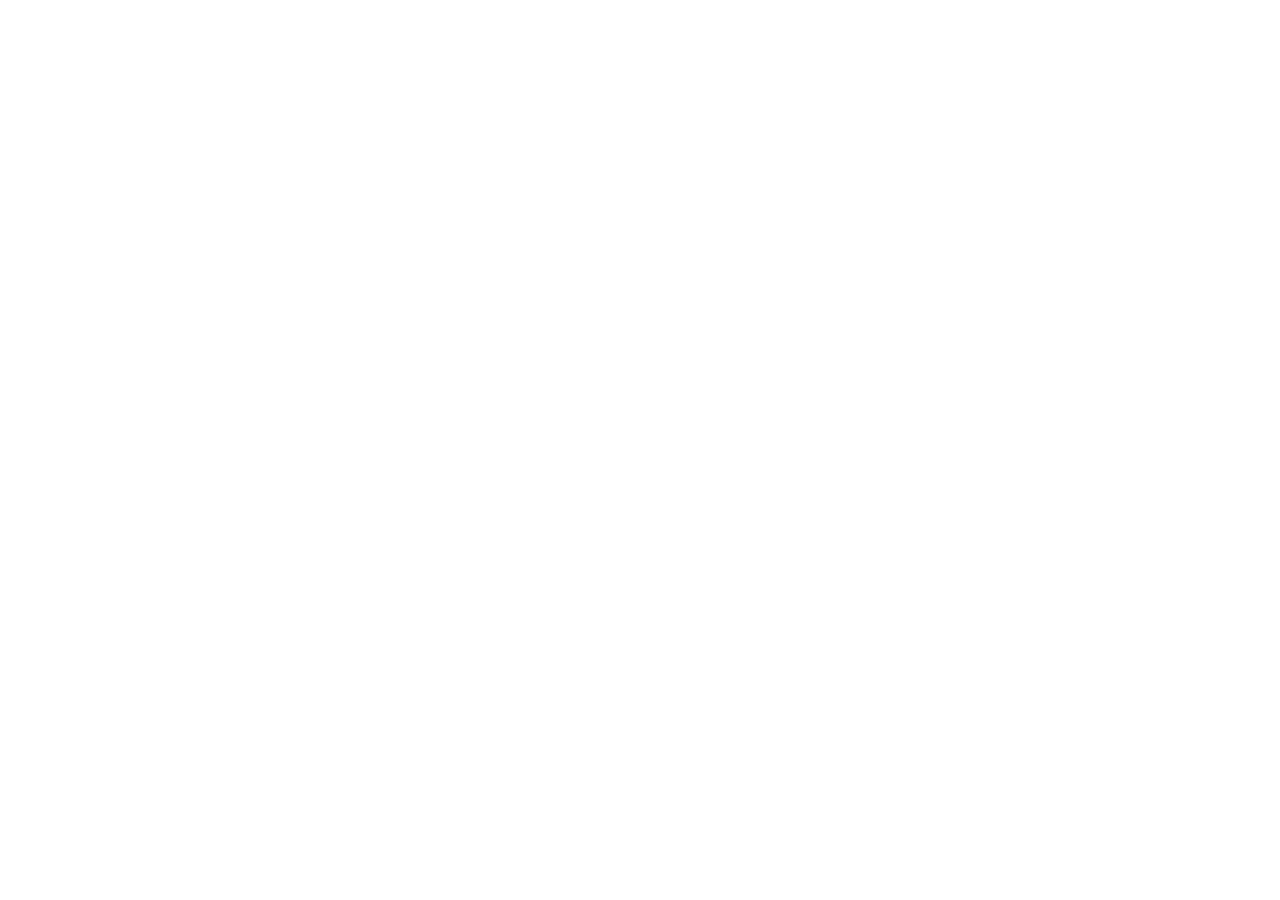
==== index.html @ 300b0a58 "Initialized basic HTML structure for Responsive Blog Layout project" ====
<!DOCTYPE html>
<html lang="en">

<head>
    <meta charset="UTF-8">
    <meta name="viewport" content="width=device-width, initial-scale=1.0">
    <title> Responsive Blog Layout</title>
    <link rel="stylesheet" href="style.css">
</head>

<body>

</body>

</html>
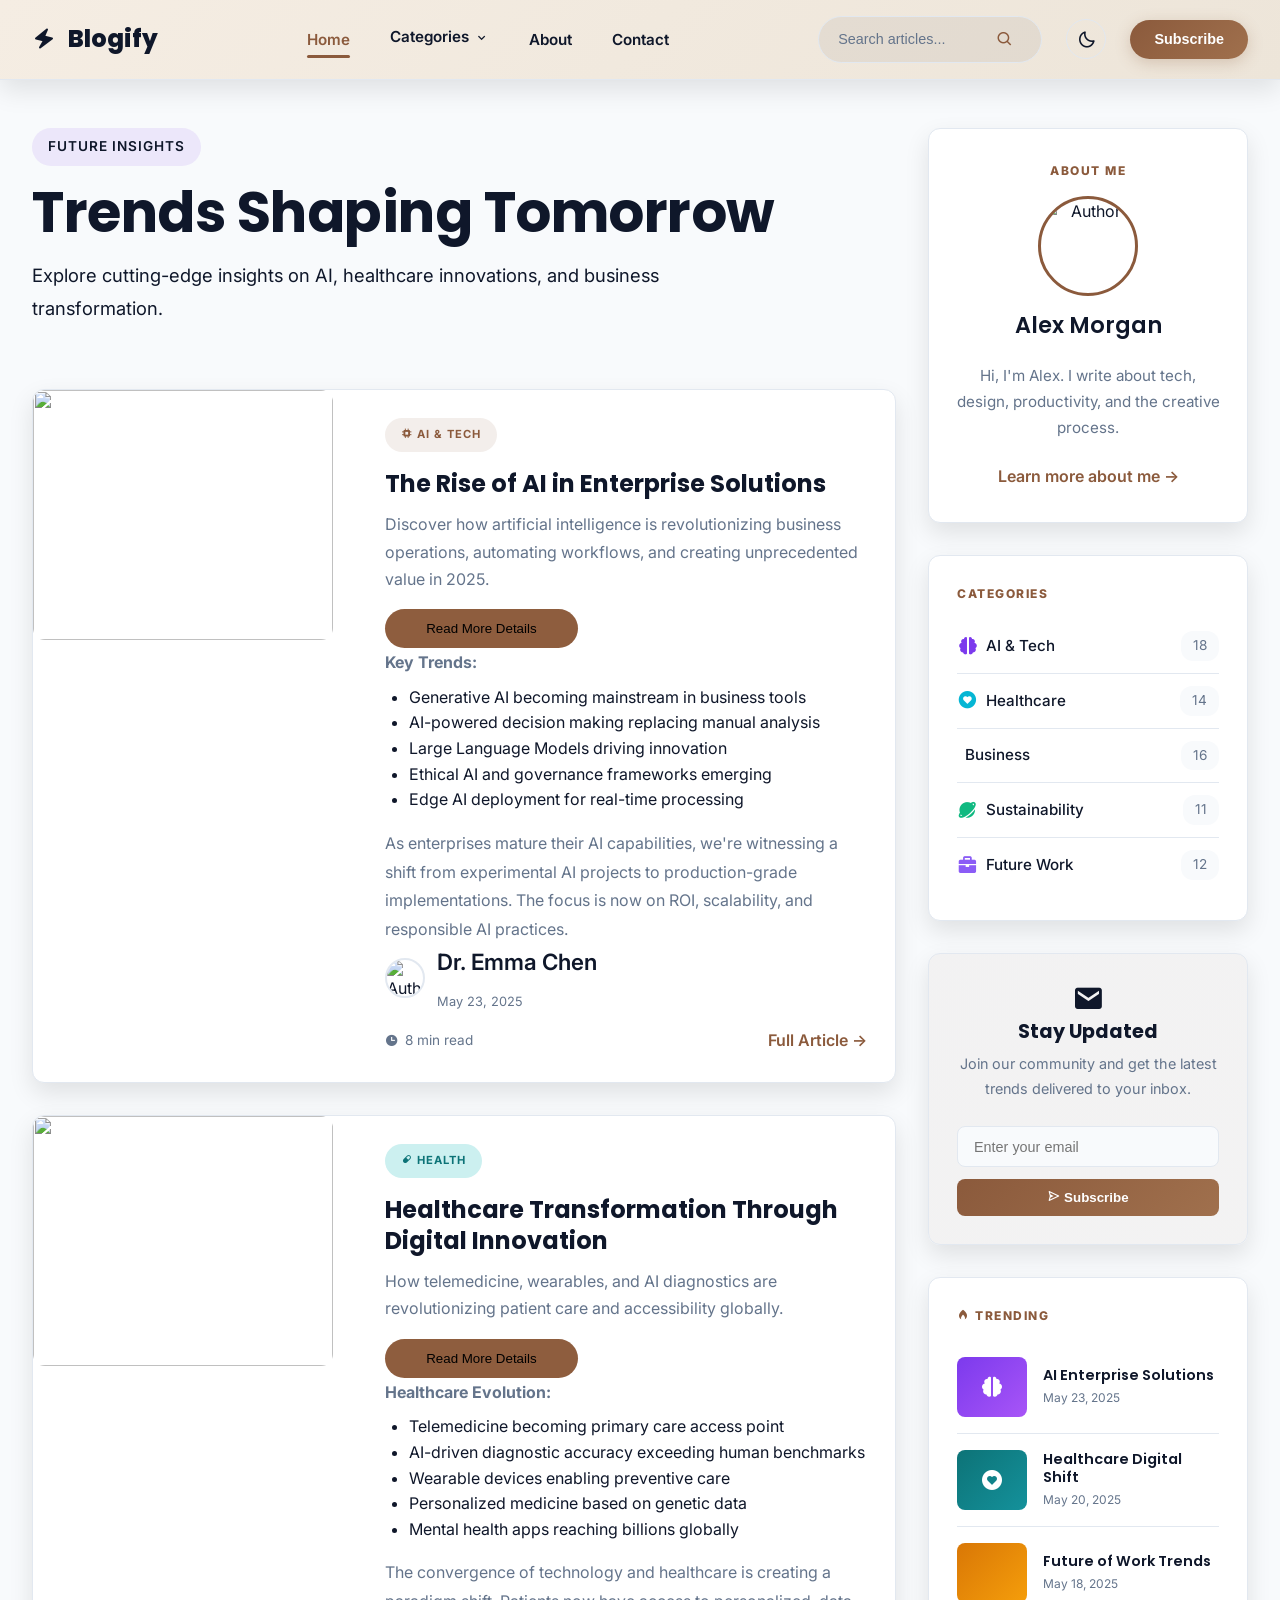
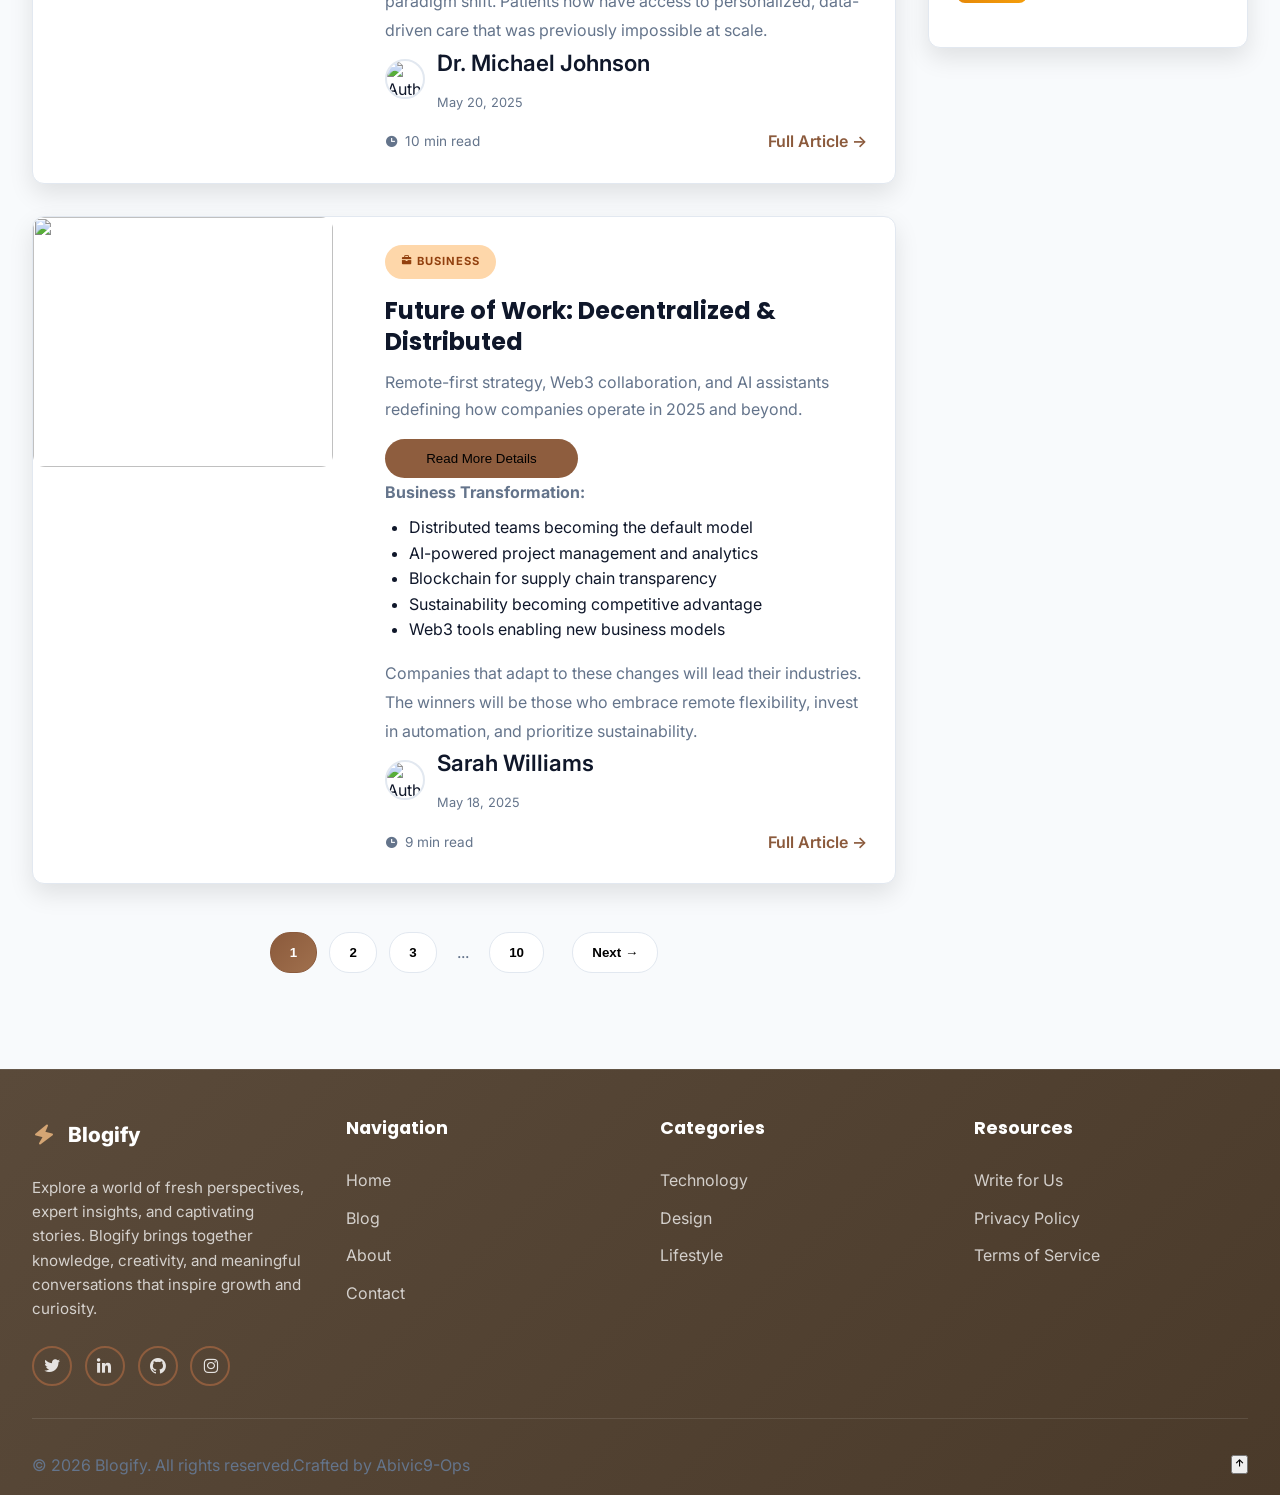
==== commit 860da09f: "Edited the images before adding the new images" ====
--- a/index.html
+++ b/index.html
@@ -4,12 +4,349 @@
 <head>
     <meta charset="UTF-8">
     <meta name="viewport" content="width=device-width, initial-scale=1.0">
-    <title> Responsive Blog Layout</title>
+    <title> Blogify </title>
+    <!-- Boxicons Icon Library -->
+    <link href='https://unpkg.com/boxicons@2.1.4/css/boxicons.min.css' rel='stylesheet'>
+    <!-- Single Consolidated Stylesheet -->
     <link rel="stylesheet" href="style.css">
+    <link rel="preconnect" href="https://fonts.googleapis.com">
+    <link rel="preconnect" href="https://fonts.gstatic.com" crossorigin>
+    <link
+        href="https://fonts.googleapis.com/css2?family=Poppins:wght@400;500;600;700&family=Inter:wght@300;400;500;600&family=Manrope:wght@400;600;700&display=swap"
+        rel="stylesheet">
 </head>
 
 <body>
-
+    <nav class="navbar">
+        <div class="navbar-container">
+            <div class="logo">
+                <i class='bx bxs-zap'></i>
+                <span class="logo-text">Blogify</span>
+            </div>
+            <button class="hamburger" id="hamburger">
+                <span></span><span></span><span></span></button>
+            <ul class="nav-menu" id="nav-menu">
+                <li><a href="index.html" class="nav-link">Home</a></li>
+                <li class="dropdown"><a href="blog.html" class="nav-link dropdown-toggle">
+                        Categories
+                        <i class='bx bx-chevron-down'></i>
+                    </a>
+
+                    <ul class="dropdown-menu">
+                        <li><a href="#">Technology</a></li>
+                        <li><a href="#">Programming</a></li>
+                        <li><a href="#">AI & Machine Learning</a></li>
+                        <li><a href="#">Web Development</a></li>
+                        <li><a href="#">UI/UX Design</a></li>
+                        <li><a href="#">Cybersecurity</a></li>
+                    </ul>
+                </li>
+                <li><a href="about.html" class="nav-link ">About</a></li>
+                <li><a href="contact.html" class="nav-link">Contact</a></li>
+            </ul>
+            <div class="navbar-right">
+                <div class="search-bar">
+                    <input type="text" placeholder="Search articles..." class="search-input">
+                    <button class="search-btn"><i class='bx bx-search'></i></button>
+                </div>
+                <button class="dark-mode-toggle" id="dark-mode-toggle">
+                    <i class='bx bx-moon'></i>
+                </button>
+                <button class="subscribe-btn">Subscribe</button>
+            </div>
+        </div>
+    </nav>
+
+
+    
+    <div class="main-wrapper">
+        <main class="main-content">
+            <!-- Hero Section -->
+            <section class="hero-section">
+                <div class="hero-content">
+                    <span class="section-label">FUTURE INSIGHTS</span>
+                    <h1 class="hero-title">Trends Shaping Tomorrow</h1>
+                    <p class="hero-subtitle">Explore cutting-edge insights on AI, healthcare innovations, and business transformation.</p>
+                </div>
+            </section>
+
+            <!-- Featured Articles Grid -->
+            <section class="featured-articles">
+                <!-- Article Card 1 - AI -->
+                <article class="article-card featured">
+                    <div class="article-image">
+                      <img src="ai.webp" alt="" style="">
+                    </div>
+                    <div class="article-content">
+                        <span class="category-tag technology"><i class='bx bxs-chip'></i> AI & TECH</span>
+                        <h2 class="article-title">The Rise of AI in Enterprise Solutions</h2>
+                        <p class="article-excerpt">Discover how artificial intelligence is revolutionizing business operations, automating workflows, and creating unprecedented value in 2025.</p>
+                        
+                        <button class="expand-btn collapsed">Read More Details</button>
+                        <div class="expandable-content">
+                            <p><strong>Key Trends:</strong></p>
+                            <ul style="margin-left: 1.5rem; margin-top: 0.5rem;">
+                                <li>Generative AI becoming mainstream in business tools</li>
+                                <li>AI-powered decision making replacing manual analysis</li>
+                                <li>Large Language Models driving innovation</li>
+                                <li>Ethical AI and governance frameworks emerging</li>
+                                <li>Edge AI deployment for real-time processing</li>
+                            </ul>
+                            <p style="margin-top: 1rem;">As enterprises mature their AI capabilities, we're witnessing a shift from experimental AI projects to production-grade implementations. The focus is now on ROI, scalability, and responsible AI practices.</p>
+                        </div>
+                        
+                        <div class="article-meta">
+                            <img src="emma.jpg" alt="Author" class="author-avatar">
+                            <div class="meta-info">
+                                <span class="author-name">Dr. Emma Chen</span>
+                                <span class="article-date">May 23, 2025</span>
+                            </div>
+                        </div>
+                        <div class="article-footer">
+                            <span class="read-time"><i class='bx bxs-time'></i> 8 min read</span>
+                            <a href="article.html" class="read-more">Full Article →</a>
+                        </div>
+                    </div>
+                </article>
+
+                <!-- Article Card 2 - Healthcare -->
+                <article class="article-card featured">
+                    <div class="article-image">
+                     <img src="health.webp" alt="">
+                    </div>
+                    <div class="article-content">
+                        <span class="category-tag design" style="background: #ccf0f0; color: #0d7377;"><i class='bx bxs-capsule'></i> HEALTH</span>
+                        <h2 class="article-title">Healthcare Transformation Through Digital Innovation</h2>
+                        <p class="article-excerpt">How telemedicine, wearables, and AI diagnostics are revolutionizing patient care and accessibility globally.</p>
+                        
+                        <button class="expand-btn collapsed">Read More Details</button>
+                        <div class="expandable-content">
+                            <p><strong>Healthcare Evolution:</strong></p>
+                            <ul style="margin-left: 1.5rem; margin-top: 0.5rem;">
+                                <li>Telemedicine becoming primary care access point</li>
+                                <li>AI-driven diagnostic accuracy exceeding human benchmarks</li>
+                                <li>Wearable devices enabling preventive care</li>
+                                <li>Personalized medicine based on genetic data</li>
+                                <li>Mental health apps reaching billions globally</li>
+                            </ul>
+                            <p style="margin-top: 1rem;">The convergence of technology and healthcare is creating a paradigm shift. Patients now have access to personalized, data-driven care that was previously impossible at scale.</p>
+                        </div>
+                        
+                        <div class="article-meta">
+                            <img src="" alt="Author" class="author-avatar">
+                            <div class="meta-info">
+                                <span class="author-name">Dr. Michael Johnson</span>
+                                <span class="article-date">May 20, 2025</span>
+                            </div>
+                        </div>
+                        <div class="article-footer">
+                            <span class="read-time"><i class='bx bxs-time'></i> 10 min read</span>
+                            <a href="article.html" class="read-more">Full Article →</a>
+                        </div>
+                    </div>
+                </article>
+
+                <!-- Article Card 3 - Business -->
+                <article class="article-card featured">
+                    <div class="article-image">
+                        <img src="business.webp" alt="">
+                    </div>
+                    <div class="article-content">
+                        <span class="category-tag lifestyle" style="background: #fed7aa; color: #92400e;"><i class='bx bxs-briefcase'></i> BUSINESS</span>
+                        <h2 class="article-title">Future of Work: Decentralized & Distributed</h2>
+                        <p class="article-excerpt">Remote-first strategy, Web3 collaboration, and AI assistants redefining how companies operate in 2025 and beyond.</p>
+                        
+                        <button class="expand-btn collapsed">Read More Details</button>
+                        <div class="expandable-content">
+                            <p><strong>Business Transformation:</strong></p>
+                            <ul style="margin-left: 1.5rem; margin-top: 0.5rem;">
+                                <li>Distributed teams becoming the default model</li>
+                                <li>AI-powered project management and analytics</li>
+                                <li>Blockchain for supply chain transparency</li>
+                                <li>Sustainability becoming competitive advantage</li>
+                                <li>Web3 tools enabling new business models</li>
+                            </ul>
+                            <p style="margin-top: 1rem;">Companies that adapt to these changes will lead their industries. The winners will be those who embrace remote flexibility, invest in automation, and prioritize sustainability.</p>
+                        </div>
+                        
+                        <div class="article-meta">
+                            <img src="" alt="Author" class="author-avatar">
+                            <div class="meta-info">
+                                <span class="author-name">Sarah Williams</span>
+                                <span class="article-date">May 18, 2025</span>
+                            </div>
+                        </div>
+                        <div class="article-footer">
+                            <span class="read-time"><i class='bx bxs-time'></i> 9 min read</span>
+                            <a href="article.html" class="read-more">Full Article →</a>
+                        </div>
+                    </div>
+                </article>
+            </section>
+
+            <!-- Pagination -->
+            <div class="pagination">
+                <button class="page-btn active">1</button>
+                <button class="page-btn">2</button>
+                <button class="page-btn">3</button>
+                <span class="page-dots">...</span>
+                <button class="page-btn">10</button>
+                <button class="page-btn next">Next →</button>
+            </div>
+        </main>
+
+        <!-- Sidebar -->
+        <aside class="sidebar">
+            <!-- About Me Card -->
+            <div class="sidebar-card about-card">
+                <span class="sidebar-label">ABOUT ME</span>
+                <div class="author-section">
+                    <img src="" alt="Author" class="author-profile-image">
+                    <h3 class="author-name">Alex Morgan</h3>
+                </div>
+                <p class="about-text">Hi, I'm Alex. I write about tech, design, productivity, and the creative process.</p>
+                <a href="about.html" class="learn-more">Learn more about me →</a>
+            </div>
+
+            <!-- Categories Card -->
+            <div class="sidebar-card categories-card">
+                <span class="sidebar-label">CATEGORIES</span>
+                <ul class="categories-list">
+                    <li class="category-item">
+                        <i class='bx bxs-brain' style="font-size: 1.3rem; margin-right: 0.5rem; color: #7c3aed;"></i>
+                        <span class="category-name">AI & Tech</span>
+                        <span class="category-count">18</span>
+                    </li>
+                    <li class="category-item">
+                        <i class='bx bxs-heart-circle' style="font-size: 1.3rem; margin-right: 0.5rem; color: #06b6d4;"></i>
+                        <span class="category-name">Healthcare</span>
+                        <span class="category-count">14</span>
+                    </li>
+                    <li class="category-item">
+                        <i class='bx bxs-trending-up' style="font-size: 1.3rem; margin-right: 0.5rem; color: #f97316;"></i>
+                        <span class="category-name">Business</span>
+                        <span class="category-count">16</span>
+                    </li>
+                    <li class="category-item">
+                        <i class='bx bxs-planet' style="font-size: 1.3rem; margin-right: 0.5rem; color: #10b981;"></i>
+                        <span class="category-name">Sustainability</span>
+                        <span class="category-count">11</span>
+                    </li>
+                    <li class="category-item">
+                        <i class='bx bxs-briefcase' style="font-size: 1.3rem; margin-right: 0.5rem; color: #8b5cf6;"></i>
+                        <span class="category-name">Future Work</span>
+                        <span class="category-count">12</span>
+                    </li>
+                </ul>
+            </div>
+
+            <!-- Newsletter CTA -->
+            <div class="sidebar-card newsletter-card">
+                <div class="newsletter-badge"><i class='bx bxs-envelope' style="font-size: 2rem;"></i></div>
+                <h3 class="newsletter-title">Stay Updated</h3>
+                <p class="newsletter-text">Join our community and get the latest trends delivered to your inbox.</p>
+                <form class="newsletter-form" id="newsletter-form">
+                    <input type="email" placeholder="Enter your email" class="newsletter-input" required>
+                    <button type="submit" class="newsletter-button"><i class='bx bx-send'></i> Subscribe</button>
+                </form>
+            </div>
+
+            <!-- Popular Posts -->
+            <div class="sidebar-card popular-card">
+                <span class="sidebar-label"><i class='bx bxs-flame'></i> TRENDING</span>
+                <ul class="popular-list">
+                    <li class="popular-item">
+                        <div class="popular-thumbnail">
+                            <div style="width: 100%; height: 100%; background: linear-gradient(135deg, #7c3aed, #a855f7); display: flex; align-items: center; justify-content: center;">
+                                <i class='bx bxs-brain' style="font-size: 1.5rem; color: white;"></i>
+                            </div>
+                        </div>
+                        <div class="popular-info">
+                            <h4 class="popular-title">AI Enterprise Solutions</h4>
+                            <span class="popular-date">May 23, 2025</span>
+                        </div>
+                    </li>
+                    <li class="popular-item">
+                        <div class="popular-thumbnail">
+                            <div style="width: 100%; height: 100%; background: linear-gradient(135deg, #0d7377, #14919b); display: flex; align-items: center; justify-content: center;">
+                                <i class='bx bxs-heart-circle' style="font-size: 1.5rem; color: white;"></i>
+                            </div>
+                        </div>
+                        <div class="popular-info">
+                            <h4 class="popular-title">Healthcare Digital Shift</h4>
+                            <span class="popular-date">May 20, 2025</span>
+                        </div>
+                    </li>
+                    <li class="popular-item">
+                        <div class="popular-thumbnail">
+                            <div style="width: 100%; height: 100%; background: linear-gradient(135deg, #d97706, #f59e0b); display: flex; align-items: center; justify-content: center;">
+                                <i class='bx bxs-trending-up' style="font-size: 1.5rem; color: white;"></i>
+                            </div>
+                        </div>
+                        <div class="popular-info">
+                            <h4 class="popular-title">Future of Work Trends</h4>
+                            <span class="popular-date">May 18, 2025</span>
+                        </div>
+                    </li>
+                </ul>
+            </div>
+        </aside>
+    </div>
+
+
+    <footer class="footer">
+        <div class="footer-container">
+            <div class="footer-section">
+                <div class="footer-logo">
+                    <i class='bx bxs-zap'></i>
+                    <span class="logo-text">Blogify</span>
+                </div>
+                <p class="footer-desc">
+                    Explore a world of fresh perspectives, expert insights, and captivating stories. Blogify brings
+                    together knowledge, creativity, and meaningful conversations that inspire growth and curiosity.
+                </p>
+                <div class="footer-social-handles">
+                    <div class="social-icon"><i class='bx bxl-twitter'></i></div>
+                    <div class="social-icon"><i class='bx bxl-linkedin'></i></div>
+                    <div class="social-icon"><i class='bx bxl-github'></i></div>
+                    <div class="social-icon"><i class='bx bxl-instagram'></i></div>
+                </div>
+            </div>
+            <div class="footer-section">
+                <h4 class="footer-title">Navigation</h4>
+                <ul class="footer-links">
+                    <li><a href="index.html">Home</a></li>
+                    <li><a href="blog.html">Blog</a></li>
+                    <li><a href="about.html">About</a></li>
+                    <li><a href="contact.html">Contact</a></li>
+                </ul>
+            </div>
+            <div class="footer-section">
+                <h4 class="footer-title">Categories</h4>
+                <ul class="footer-links">
+                    <li><a href="#">Technology</a></li>
+                    <li><a href="#">Design</a></li>
+                    <li><a href="#">Lifestyle</a></li>
+                </ul>
+            </div>
+            <div class="footer-section">
+                <h4 class="footer-title">Resources</h4>
+                <ul class="footer-links">
+                    <li><a href="#">Write for Us</a></li>
+                    <li><a href="#">Privacy Policy</a></li>
+                    <li><a href="#">Terms of Service</a></li>
+                </ul>
+            </div>
+        </div>
+        <div class="footer-bottom">
+            <p>&copy; 2026 Blogify. All rights reserved.Crafted by Abivic9-Ops</p>
+            <button class="back-to-top" id="back-to-top" aria-label="Back to top"><i
+                    class='bx bx-up-arrow-alt'></i></button>
+        </div>
+    </footer>
+
+
+    <script src="blogify.js"></script>
 </body>
 
 </html>
--- a/style.css
+++ b/style.css
@@ -0,0 +1,1570 @@
+/* ========================================
+   BLOGIFY - COMPLETE STYLESHEET
+   Dark/Light Mode • Sticky Layout • Smooth Transitions
+   ======================================== */
+
+/* COLOR SYSTEM WITH DARK MODE */
+:root {
+    /* Light Mode Colors */
+    --bg-primary: #ffffff;
+    --bg-secondary: #f8fafc;
+    --text-primary: #0f172a;
+    --text-secondary: #64748b;
+    --accent-primary: #8b5a3c;
+    --accent-secondary: #a0704d;
+    --accent-tertiary: #d4a574;
+    --border-light: #e2e8f0;
+    --shadow-sm: 0 2px 4px rgba(0, 0, 0, 0.05);
+    --shadow-md: 0 10px 25px rgba(0, 0, 0, 0.1);
+    --shadow-lg: 0 20px 40px rgba(0, 0, 0, 0.15);
+    --transition-smooth: all 0.35s cubic-bezier(0.4, 0, 0.2, 1);
+    --navbar-bg: linear-gradient(135deg, #f5ede3 0%, #ede5d9 100%);
+    --footer-bg: linear-gradient(135deg, #5a4a3a 0%, #4a3a2a 100%);
+}
+
+body.dark-mode {
+    --bg-primary: #1a1a1a;
+    --bg-secondary: #2d2d2d;
+    --text-primary: #f0f0f0;
+    --text-secondary: #b0b0b0;
+    --accent-primary: #c89860;
+    --accent-secondary: #d4a574;
+    --border-light: #404040;
+    --navbar-bg: linear-gradient(135deg, #3a3530 0%, #2a241f 100%);
+    --footer-bg: linear-gradient(135deg, #2a2420 0%, #1a1410 100%);
+}
+
+/* RESET & BASE STYLES */
+* {
+    margin: 0;
+    padding: 0;
+    box-sizing: border-box;
+}
+
+html {
+    scroll-behavior: smooth;
+}
+
+body {
+    font-family: 'Inter', 'Segoe UI', sans-serif;
+    font-size: 16px;
+    line-height: 1.6;
+    color: var(--text-primary);
+    background-color: var(--bg-secondary);
+    overflow-x: hidden;
+    transition: var(--transition-smooth);
+}
+
+
+/* TYPOGRAPHY */
+h1,
+h2,
+h3,
+h4,
+h5,
+h6 {
+    font-family: 'Poppins', 'Segoe UI', sans-serif;
+    font-weight: 700;
+    line-height: 1.2;
+    margin-bottom: 0.5rem;
+    color: var(--text-primary);
+}
+
+h1 {
+    font-size: clamp(2.2rem, 6vw, 3.5rem);
+    font-weight: 800;
+    letter-spacing: -0.5px;
+}
+
+h2 {
+    font-size: clamp(1.8rem, 4vw, 2.75rem);
+    font-weight: 700;
+}
+
+h3 {
+    font-size: clamp(1.4rem, 3vw, 2rem);
+    font-weight: 700;
+}
+
+h4 {
+    font-size: 1.25rem;
+    font-weight: 600;
+}
+
+p {
+    color: var(--text-secondary);
+    line-height: 1.8;
+}
+
+a {
+    color: var(--accent-primary);
+    text-decoration: none;
+    transition: var(--transition-smooth);
+}
+
+a:hover {
+    color: var(--accent-secondary);
+}
+
+.nav-link:hover {
+    text-decoration: none;
+}
+
+/* NAVBAR (STICKY) */
+.navbar {
+    position: sticky;
+    top: 0;
+    z-index: 1000;
+    background: var(--navbar-bg);
+    box-shadow: var(--shadow-md);
+    backdrop-filter: blur(10px);
+    border-bottom: 1px solid var(--border-light);
+    transition: var(--transition-smooth);
+}
+
+.navbar-container {
+    max-width: 1440px;
+    margin: 0 auto;
+    padding: 1rem 2rem;
+    display: flex;
+    justify-content: space-between;
+    align-items: center;
+    gap: 2rem;
+}
+
+.logo {
+    display: flex;
+    align-items: center;
+    gap: 0.75rem;
+    font-family: 'Poppins', sans-serif;
+    font-size: 1.5rem;
+    font-weight: 800;
+    color: var(--text-primary);
+    cursor: pointer;
+}
+
+.logo-icon {
+    font-size: 1.75rem;
+    color: var(--accent-primary);
+}
+
+.nav-menu {
+    display: flex;
+    list-style: none;
+    gap: 2.5rem;
+    align-items: center;
+}
+
+.nav-link {
+    color: var(--text-primary);
+    font-weight: 600;
+    font-size: 0.95rem;
+    position: relative;
+    transition: var(--transition-smooth);
+    padding-bottom: 0.25rem;
+}
+
+.nav-link::after {
+    content: '';
+    position: absolute;
+    bottom: -5px;
+    left: 0;
+    width: 0;
+    height: 2.5px;
+    background: var(--accent-primary);
+    transition: width 0.35s ease;
+    border-radius: 2px;
+}
+
+.nav-link:hover::after,
+.nav-link.active::after {
+    width: 100%;
+}
+
+.nav-link:hover {
+    color: var(--accent-secondary);
+}
+
+.nav-link.active {
+    color: var(--accent-primary);
+}
+
+.dropdown-arrow {
+    font-size: 0.7rem;
+    margin-left: 0.5rem;
+    transition: transform 0.3s ease;
+}
+
+.navbar-right {
+    display: flex;
+    align-items: center;
+    gap: 1.5rem;
+}
+
+.search-bar {
+    display: flex;
+    align-items: center;
+    background: rgba(0, 0, 0, 0.05);
+    border-radius: 25px;
+    padding: 0.6rem 1.2rem;
+    border: 1.5px solid var(--border-light);
+    transition: var(--transition-smooth);
+}
+
+.search-bar:focus-within {
+    background: rgba(0, 0, 0, 0.08);
+    border-color: var(--accent-primary);
+    box-shadow: 0 0 10px rgba(139, 90, 60, 0.1);
+}
+
+.search-input {
+    background: none;
+    border: none;
+    color: var(--text-primary);
+    font-size: 0.9rem;
+    width: 150px;
+    outline: none;
+}
+
+.search-input::placeholder {
+    color: var(--text-secondary);
+}
+
+.search-btn {
+    background: none;
+    border: none;
+    color: var(--accent-primary);
+    cursor: pointer;
+    font-size: 1.1rem;
+    transition: var(--transition-smooth);
+    padding: 0.25rem 0.5rem;
+    display: flex;
+    align-items: center;
+}
+
+.search-btn:hover {
+    transform: scale(1.15);
+    color: var(--accent-secondary);
+}
+
+.subscribe-btn {
+    padding: 0.7rem 1.5rem;
+    background: linear-gradient(135deg, var(--accent-primary), var(--accent-secondary));
+    color: #ffffff;
+    border: none;
+    border-radius: 20px;
+    font-weight: 600;
+    cursor: pointer;
+    transition: var(--transition-smooth);
+    font-size: 0.9rem;
+    box-shadow: 0 4px 15px rgba(139, 90, 60, 0.25);
+}
+
+.subscribe-btn:hover {
+    transform: translateY(-2px);
+    box-shadow: 0 6px 20px rgba(139, 90, 60, 0.35);
+}
+
+.dark-mode-toggle {
+    background: none;
+    border: 1.5px solid var(--border-light);
+    color: var(--text-primary);
+    cursor: pointer;
+    font-size: 1.2rem;
+    padding: 0.5rem;
+    border-radius: 20px;
+    transition: var(--transition-smooth);
+    display: flex;
+    align-items: center;
+    justify-content: center;
+    width: 40px;
+    height: 40px;
+}
+
+.dark-mode-toggle:hover {
+    background: rgba(139, 90, 60, 0.1);
+    border-color: var(--accent-primary);
+    transform: rotate(20deg);
+}
+
+.hamburger {
+    display: none;
+    flex-direction: column;
+    background: none;
+    border: none;
+    cursor: pointer;
+    gap: 6px;
+}
+
+.hamburger span {
+    width: 25px;
+    height: 3px;
+    background: var(--text-primary);
+    border-radius: 2px;
+    transition: var(--transition-smooth);
+}
+
+.hamburger.active span:nth-child(1) {
+    transform: rotate(45deg) translate(10px, 10px);
+}
+
+.hamburger.active span:nth-child(2) {
+    opacity: 0;
+}
+
+.hamburger.active span:nth-child(3) {
+    transform: rotate(-45deg) translate(7px, -7px);
+}
+
+
+.dropdown {
+    position: relative;
+}
+
+.dropdown-toggle {
+    display: flex;
+    align-items: center;
+    gap: 5px;
+}
+
+.dropdown-menu {
+    position: absolute;
+    top: 120%;
+    left: 0;
+    min-width: 220px;
+    background: #fff;
+    border-radius: 12px;
+    box-shadow: 0 10px 30px rgba(0, 0, 0, 0.1);
+    list-style: none;
+    padding: 10px 0;
+    opacity: 0;
+    visibility: hidden;
+    /* transform: translateY(10px); */
+    transition: all 0.3s ease;
+    z-index: 1000;
+}
+
+.dropdown-menu li a {
+    display: block;
+    padding: 12px 20px;
+    color: #333;
+    text-decoration: none;
+    transition: 0.3s;
+}
+
+.dropdown-menu li a:hover {
+    background: #f5f5f5;
+    color: #6C63FF;
+}
+
+.dropdown:hover .dropdown-menu {
+    opacity: 1;
+    visibility: visible;
+    transform: translateY(0);
+}
+
+.dropdown:hover .bx-chevron-down {
+    transform: rotate(180deg);
+}
+
+.bx-chevron-down {
+    transition: 0.3s;
+}
+
+/* FOOTER (STICKY TO BOTTOM)*/
+.footer {
+    background: var(--footer-bg);
+    color: rgba(255, 255, 255, 0.85);
+    padding: 3rem 2rem 1rem;
+    margin-top: auto;
+    border-top: 1px solid rgba(255, 255, 255, 0.1);
+}
+
+.footer-container {
+    max-width: 1440px;
+    margin: 0 auto;
+    display: grid;
+    grid-template-columns: repeat(auto-fit, minmax(250px, 1fr));
+    gap: 2.5rem;
+    margin-bottom: 2rem;
+}
+
+.footer-section {
+    display: flex;
+    flex-direction: column;
+    gap: 1rem;
+}
+
+.footer-logo {
+    display: flex;
+    align-items: center;
+    gap: 0.75rem;
+    font-size: 1.3rem;
+    font-weight: 800;
+    color: #ffffff;
+    margin-bottom: 0.5rem;
+}
+
+.footer-logo i {
+    font-size: 1.5rem;
+    color: var(--accent-tertiary);
+}
+
+.footer-desc {
+    color: rgba(255, 255, 255, 0.75);
+    font-size: 0.95rem;
+    line-height: 1.6;
+    max-width: 320px;
+}
+
+.social-links {
+    display: flex;
+    gap: 1rem;
+    margin-top: 1rem;
+}
+
+.footer-social-handles{
+    display: flex;
+    gap:0.8rem;
+    margin-top: 0.5rem;
+}
+
+.footer-title {
+    font-size: 1.1rem;
+    margin-bottom: 0.8rem;
+    color: #ffffff;
+    font-weight: 700;
+}
+
+.footer-links {
+    list-style: none;
+    display: flex;
+    flex-direction: column;
+    gap: 0.75rem;
+}
+
+.footer-links li {
+    transition: var(--transition-smooth);
+}
+
+.footer-links a {
+    color: rgba(255, 255, 255, 0.75);
+    transition: var(--transition-smooth);
+    font-size: 1rem;
+    display: flex;
+    align-items: center;
+    gap: 0.4rem;
+}
+
+.footer-links a:hover {
+    color: #ffffff;
+    transform: translateX(4px);
+    text-decoration: none;
+}
+
+.footer-bottom {
+    display: flex;
+    justify-content: space-between;
+    align-items: center;
+    padding-top: 2rem;
+    border-top: 1px solid rgba(255, 255, 255, 0.1);
+    flex-wrap: wrap;
+    gap: 1rem;
+}
+
+.footer-copyright {
+    color: rgba(255, 255, 255, 0.6);
+    font-size: 0.9rem;
+}
+
+.footer-legal {
+    display: flex;
+    gap: 2rem;
+    list-style: none;
+}
+
+.footer-legal a {
+    color: rgba(255, 255, 255, 0.6);
+    font-size: 0.9rem;
+    transition: var(--transition-smooth);
+}
+
+.footer-legal a:hover {
+    color: #ffffff;
+}
+
+/*===== BLOG PAGE==== */
+
+/*  MAIN LAYOUT */
+.main-wrapper {
+    max-width: 1440px;
+    margin: 0 auto;
+    padding: 3rem 2rem;
+    display: flex;
+    gap: 2rem;
+    align-items: flex-start;
+    min-height: calc(100vh - 200px);
+}
+
+.main-content {
+    flex: 1;
+    min-width: 0;
+}
+
+
+/*  FEATURED ARTICLES */
+.featured-articles {
+    display: flex;
+    flex-direction: column;
+    gap: 2rem;
+    margin-bottom: 3rem;
+}
+
+.article-card {
+    background: var(--bg-primary);
+    border-radius: 12px;
+    overflow: hidden;
+    box-shadow: var(--shadow-md);
+    transition: var(--transition-smooth);
+    display: flex;
+    gap: 1.5rem;
+    border: 1px solid var(--border-light);
+}
+
+.article-card:hover {
+    box-shadow: var(--shadow-lg);
+    transform: translateY(-2px);
+    border-color: var(--accent-primary);
+}
+
+.article-card.featured {
+    display: flex;
+    flex-direction: row;
+}
+
+.article-image {
+    flex-shrink: 0;
+    width: 300px;
+    height: 250px;
+    overflow: hidden;
+    border-radius: 12px;
+}
+
+.article-image img {
+    width: 100%;
+    height: 100%;
+    object-fit: cover;
+    transition: transform 0.4s ease;
+}
+
+.article-card:hover .article-image img {
+    transform: scale(1.08);
+}
+
+.article-content {
+    flex: 1;
+    padding: 1.75rem;
+    display: flex;
+    flex-direction: column;
+    justify-content: space-between;
+}
+
+.category-tag {
+    display: inline-block;
+    font-size: 0.7rem;
+    font-weight: 700;
+    letter-spacing: 1px;
+    padding: 0.5rem 1rem;
+    border-radius: 20px;
+    width: fit-content;
+    margin-bottom: 1rem;
+    text-transform: uppercase;
+}
+
+.category-tag.technology {
+    background: rgba(139, 90, 60, 0.1);
+    color: var(--accent-primary);
+}
+
+.category-tag.design {
+    background: rgba(160, 112, 77, 0.1);
+    color: var(--accent-secondary);
+}
+
+.category-tag.lifestyle {
+    background: rgba(212, 165, 116, 0.1);
+    color: var(--accent-tertiary);
+}
+
+.category-tag.productivity {
+    background: rgba(139, 90, 60, 0.08);
+    color: var(--accent-primary);
+}
+
+.category-tag.business {
+    background: rgba(160, 112, 77, 0.08);
+    color: var(--accent-secondary);
+}
+
+.article-title {
+    font-family: 'Poppins', sans-serif;
+    font-size: 1.5rem;
+    margin-bottom: 0.75rem;
+    line-height: 1.3;
+    font-weight: 700;
+}
+
+.article-excerpt {
+    color: var(--text-secondary);
+    margin-bottom: 1rem;
+    line-height: 1.7;
+}
+
+.article-meta {
+    display: flex;
+    align-items: center;
+    gap: 0.75rem;
+    margin-bottom: 1rem;
+}
+
+.author-avatar {
+    width: 40px;
+    height: 40px;
+    border-radius: 50%;
+    object-fit: cover;
+    border: 2px solid var(--border-light);
+}
+
+.meta-info {
+    display: flex;
+    flex-direction: column;
+}
+
+.author-name {
+    font-weight: 600;
+    font-size: 0.9rem;
+    color: var(--text-primary);
+}
+
+.article-date {
+    font-size: 0.8rem;
+    color: var(--text-secondary);
+}
+
+.article-footer {
+    display: flex;
+    justify-content: space-between;
+    align-items: center;
+}
+
+.read-time {
+    font-size: 0.85rem;
+    color: var(--text-secondary);
+    display: flex;
+    align-items: center;
+    gap: 0.4rem;
+}
+
+.read-more {
+    font-weight: 600;
+    color: var(--accent-primary);
+    transition: var(--transition-smooth);
+    display: inline-flex;
+    align-items: center;
+    gap: 0.4rem;
+}
+
+.read-more:hover {
+    color: var(--accent-secondary);
+    transform: translateX(4px);
+}
+
+/* PAGINATION */
+.pagination {
+    display: flex;
+    justify-content: center;
+    align-items: center;
+    gap: 0.75rem;
+    margin: 3rem 0;
+    flex-wrap: wrap;
+}
+
+.page-btn {
+    padding: 0.75rem 1.2rem;
+    background: var(--bg-primary);
+    border: 1.5px solid var(--border-light);
+    border-radius: 20px;
+    cursor: pointer;
+    font-weight: 600;
+    transition: var(--transition-smooth);
+    display: flex;
+    align-items: center;
+    gap: 0.4rem;
+}
+
+.page-btn:hover {
+    border-color: var(--accent-primary);
+    color: var(--accent-primary);
+    transform: translateY(-2px);
+}
+
+.page-btn.active {
+    background: linear-gradient(135deg, var(--accent-primary), var(--accent-secondary));
+    color: #ffffff;
+    border-color: var(--accent-primary);
+}
+
+.page-dots {
+    color: var(--text-secondary);
+    margin: 0 0.5rem;
+}
+
+.page-btn.next {
+    margin-left: 1rem;
+} 
+
+/* SIDEBAR */
+.sidebar {
+    width: 320px;
+    display: flex;
+    flex-direction: column;
+    gap: 2rem;
+}
+
+.sidebar-card {
+    background: var(--bg-primary);
+    border-radius: 12px;
+    padding: 1.75rem;
+    box-shadow: var(--shadow-md);
+    transition: var(--transition-smooth);
+    border: 1px solid var(--border-light);
+}
+
+.sidebar-card:hover {
+    box-shadow: var(--shadow-lg);
+    border-color: var(--accent-primary);
+}
+
+/* About Me Card */
+.about-card {
+    text-align: center;
+    padding: 2rem 1.5rem;
+}
+
+.author-section {
+    margin-bottom: 1.5rem;
+}
+
+.author-profile-image {
+    width: 100px;
+    height: 100px;
+    border-radius: 50%;
+    object-fit: cover;
+    border: 3px solid var(--accent-primary);
+    margin: 0 auto 1rem;
+    display: block;
+    transition: var(--transition-smooth);
+}
+
+.author-profile-image:hover {
+    transform: scale(1.08);
+    box-shadow: 0 8px 20px rgba(139, 90, 60, 0.2);
+}
+
+.author-name {
+    font-size: 1.4rem;
+    margin-bottom: 0.75rem;
+}
+
+.about-text {
+    font-size: 0.95rem;
+    line-height: 1.7;
+    margin-bottom: 1.5rem;
+}
+
+.learn-more {
+    color: var(--accent-primary);
+    font-weight: 600;
+    text-decoration: none;
+    display: inline-block;
+    transition: var(--transition-smooth);
+}
+
+.learn-more:hover {
+    color: var(--accent-secondary);
+    transform: translateX(4px);
+}
+
+/* Popular Posts */
+.popular-list {
+    list-style: none;
+}
+
+.popular-item {
+    display: flex;
+    gap: 1rem;
+    padding: 1rem 0;
+    border-bottom: 1px solid var(--border-light);
+    transition: var(--transition-smooth);
+}
+
+.popular-item:last-child {
+    border-bottom: none;
+}
+
+.popular-item:hover {
+    padding-left: 0.5rem;
+}
+
+.popular-thumbnail {
+    width: 70px;
+    height: 60px;
+    border-radius: 8px;
+    overflow: hidden;
+    flex-shrink: 0;
+}
+
+.popular-thumbnail img {
+    width: 100%;
+    height: 100%;
+    object-fit: cover;
+}
+
+.popular-info {
+    flex: 1;
+    display: flex;
+    flex-direction: column;
+    justify-content: center;
+}
+
+.popular-title {
+    font-size: 0.9rem;
+    font-weight: 600;
+    margin-bottom: 0.25rem;
+    color: var(--text-primary);
+}
+
+.popular-date {
+    font-size: 0.75rem;
+    color: var(--text-secondary);
+
+}
+
+.expand-btn {
+   background: #8e5d3e;
+   align-items: right;
+   padding: 12px 18px;
+   border-radius: 20px;
+   cursor: pointer;
+   transition: var(--transition-smooth);
+   border: none;
+   width: 40%;
+}
+
+.expand-btn:hover {
+    background: #e8a774;
+    transform: scale(1.05);
+    border-color: #e8a774;  
+}
+
+/* Newsletter Card */
+
+.newsletter-card {
+    text-align: center;
+    background: linear-gradient(135deg, rgba(139, 90, 60, 0.05), rgba(160, 112, 77, 0.05));
+}
+
+.newsletter-title {
+    font-size: 1.2rem;
+    margin-bottom: 0.5rem;
+}
+
+.newsletter-text {
+    font-size: 0.9rem;
+    margin-bottom: 1.5rem;
+}
+
+.newsletter-form {
+    display: flex;
+    flex-direction: column;
+    gap: 0.75rem;
+}
+
+.newsletter-input {
+    padding: 0.7rem 1rem;
+    border: 1.5px solid var(--border-light);
+    border-radius: 8px;
+    background: var(--bg-secondary);
+    color: var(--text-primary);
+    font-size: 0.9rem;
+    transition: var(--transition-smooth);
+}
+
+.newsletter-input:focus {
+    outline: none;
+    border-color: var(--accent-primary);
+    box-shadow: 0 0 0 3px rgba(139, 90, 60, 0.1);
+}
+
+.newsletter-button {
+    padding: 0.7rem 1.5rem;
+    background: linear-gradient(135deg, var(--accent-primary), var(--accent-secondary));
+    color: #ffffff;
+    border: none;
+    border-radius: 8px;
+    font-weight: 600;
+    cursor: pointer;
+    transition: var(--transition-smooth);
+}
+
+.newsletter-button:hover {
+    transform: scale(1.02);
+    box-shadow: 0 4px 12px rgba(139, 90, 60, 0.2);
+}
+
+.sidebar-label {
+    display: block;
+    font-size: 0.75rem;
+    font-weight: 800;
+    letter-spacing: 1.5px;
+    color: var(--accent-primary);
+    text-transform: uppercase;
+    margin-bottom: 1rem;
+}
+
+/* Categories Card */
+.categories-list {
+    list-style: none;
+}
+
+.category-item {
+    display: flex;
+    align-items: center;
+    justify-content: space-between;
+    padding: 0.75rem 0;
+    border-bottom: 1px solid var(--border-light);
+    transition: var(--transition-smooth);
+}
+
+.category-item:last-child {
+    border-bottom: none;
+}
+
+.category-item:hover {
+    padding-left: 0.5rem;
+    color: var(--accent-primary);
+}
+
+.category-icon {
+    font-size: 1.2rem;
+    margin-right: 0.75rem;
+}
+
+.category-name {
+    flex: 1;
+    font-size: 0.95rem;
+    font-weight: 500;
+}
+
+.category-count {
+    font-size: 0.85rem;
+    color: var(--text-secondary);
+    background: var(--bg-secondary);
+    padding: 0.25rem 0.75rem;
+    border-radius: 12px;
+}
+
+/* NEWSLETTER CTA SECTION */
+.newsletter-cta-section {
+    background: linear-gradient(135deg, var(--accent-primary) 0%, var(--accent-secondary) 100%);
+    padding: 3rem 2rem;
+    margin: 3rem 0;
+    border-radius: 12px;
+}
+
+.newsletter-cta-content {
+    max-width: 1440px;
+    margin: 0 auto;
+    text-align: center;
+    color: #ffffff;
+}
+
+.newsletter-cta-content h2 {
+    font-size: clamp(1.75rem, 4vw, 2.5rem);
+    margin-bottom: 1rem;
+    font-weight: 800;
+}
+
+.newsletter-cta-content p {
+    color: rgba(255, 255, 255, 0.95);
+    font-size: 1.1rem;
+    margin-bottom: 2rem;
+    max-width: 500px;
+    margin-left: auto;
+    margin-right: auto;
+}
+
+.newsletter-cta-form {
+    display: flex;
+    gap: 0.75rem;
+    max-width: 500px;
+    margin: 0 auto;
+    flex-wrap: wrap;
+    justify-content: center;
+}
+
+.newsletter-cta-input {
+    flex: 1;
+    min-width: 200px;
+    padding: 0.75rem 1.5rem;
+    border: none;
+    border-radius: 25px;
+    background: rgba(255, 255, 255, 0.95);
+    color: var(--text-primary);
+    font-size: 1rem;
+    font-weight: 500;
+    transition: var(--transition-smooth);
+}
+
+.newsletter-cta-input::placeholder {
+    color: var(--text-secondary);
+}
+
+.newsletter-cta-input:focus {
+    outline: none;
+    box-shadow: 0 0 0 3px rgba(255, 255, 255, 0.3);
+}
+
+.newsletter-cta-button {
+    padding: 0.75rem 2rem;
+    background: #1a1a1a;
+    color: #ffffff;
+    border: none;
+    border-radius: 25px;
+    font-weight: 600;
+    cursor: pointer;
+    transition: var(--transition-smooth);
+    white-space: nowrap;
+}
+
+.newsletter-cta-button:hover {
+    background: #000;
+    transform: translateY(-2px);
+    box-shadow: 0 4px 12px rgba(0, 0, 0, 0.25);
+}
+
+/* ABOUT PAGE */
+
+.about-section {
+    max-width: 1200px;
+    margin: 120px auto 80px;
+    padding: 0 2rem;
+}
+
+.section-label {
+    display: inline-block;
+    background: rgba(124, 58, 237, 0.1);
+    color: var(--primary-purple);
+    padding: 0.5rem 1rem;
+    border-radius: 999px;
+    font-size: 0.85rem;
+    font-weight: 600;
+    letter-spacing: 1px;
+    margin-bottom: 1rem;
+}
+
+.hero-title {
+    font-size: 3.5rem;
+    font-weight: 700;
+    line-height: 1.1;
+    color: var(--text-dark);
+    margin-bottom: 1rem;
+}
+
+.hero-subtitle {
+    max-width: 700px;
+    font-size: 1.15rem;
+    line-height: 1.8;
+    color: var(--text-light);
+    margin-bottom: 4rem;
+}
+
+/* ABOUT GRID */
+
+.about-grid {
+    display: grid;
+    grid-template-columns: 1.1fr 1fr;
+    gap: 4rem;
+    align-items: center;
+    margin-bottom: 5rem;
+}
+
+.about-grid h2 {
+    font-size: 2rem;
+    margin-bottom: 1.5rem;
+    color: var(--text-dark);
+}
+
+.about-grid p {
+    color: var(--text-light);
+    line-height: 1.9;
+    font-size: 1rem;
+}
+
+.about-image {
+    height: 450px;
+    border-radius: 24px;
+    overflow: hidden;
+    position: relative;
+
+    background:
+        linear-gradient(rgba(0,0,0,.25),
+        rgba(0,0,0,.25)),
+        url("https://images.unsplash.com/photo-1522202176988-66273c2fd55f?w=1200");
+
+    background-size: cover;
+    background-position: center;
+    box-shadow: 0 25px 60px rgba(0,0,0,.15);
+    transition: 0.4s ease;
+}
+
+.about-image:hover {
+    transform: translateY(-8px);
+}
+
+/* STATS SECTION */
+
+.stats-grid {
+    display: grid;
+    grid-template-columns: repeat(4, 1fr);
+    gap: 1.5rem;
+    margin-bottom: 5rem;
+}
+
+.stat-card {
+    background: var(--card-bg);
+    border-radius: 18px;
+    padding: 2rem;
+    text-align: center;
+    border: 1px solid var(--border-color);
+    transition: 0.35s ease;
+}
+
+.stat-card:hover {
+    transform: translateY(-8px);
+    box-shadow: 0 15px 35px rgba(124,58,237,.12);
+}
+
+.stat-number {
+    font-size: 2.5rem;
+    font-weight: 700;
+    color: var(--primary-purple);
+    margin-bottom: 0.5rem;
+}
+
+.stat-label {
+    color: var(--text-light);
+    font-size: 0.95rem;
+}
+
+/* TEAM SECTION */
+
+.team-grid {
+    display: grid;
+    grid-template-columns: repeat(3, 1fr);
+    gap: 2rem;
+    margin-top: 2rem;
+}
+
+.team-member {
+    background: var(--card-bg);
+    border-radius: 24px;
+    padding: 2rem;
+    text-align: center;
+    border: 1px solid var(--border-color);
+    transition: all 0.35s ease;
+}
+
+.team-member:hover {
+    transform: translateY(-10px);
+    box-shadow: 0 20px 40px rgba(124,58,237,.12);
+}
+
+.team-avatar {
+    width: 120px;
+    height: 120px;
+    border-radius: 50%;
+    margin: 0 auto 1.5rem;
+    background-size: cover;
+    background-position: center;
+    border: 4px solid rgba(124,58,237,.15);
+}
+
+/* First Team Member */
+.team-member:nth-child(1) .team-avatar {
+    background-image:
+    url("https://images.unsplash.com/photo-1494790108377-be9c29b29330?w=600");
+}
+
+/* Second Team Member */
+.team-member:nth-child(2) .team-avatar {
+    background-image:
+    url("https://images.unsplash.com/photo-1500648767791-00dcc994a43e?w=600");
+}
+
+/* Third Team Member */
+.team-member:nth-child(3) .team-avatar {
+    background-image:
+    url("https://images.unsplash.com/photo-1506794778202-cad84cf45f1d?w=600");
+}
+
+.team-name {
+    font-size: 1.2rem;
+    font-weight: 700;
+    margin-bottom: 0.4rem;
+    color: var(--text-dark);
+}
+
+.team-role {
+    color: var(--primary-purple);
+    font-weight: 600;
+    margin-bottom: 1rem;
+}
+
+/* CTA SECTION */
+
+.about-section .subscribe-btn {
+    transition: 0.35s ease;
+}
+
+.about-section .subscribe-btn:hover {
+    transform: translateY(-4px);
+    box-shadow: 0 15px 30px rgba(255,255,255,.25);
+}
+
+/* DARK MODE SUPPORT */
+
+body.dark-mode .stat-card,
+body.dark-mode .team-member {
+    background: rgba(255,255,255,0.04);
+    border-color: rgba(255,255,255,0.08);
+}
+
+body.dark-mode .hero-title,
+body.dark-mode .team-name,
+body.dark-mode .about-grid h2 {
+    color: #fff;
+}
+
+/* TABLET */
+
+@media (max-width: 992px) {
+
+    .hero-title {
+        font-size: 2.8rem;
+    }
+
+    .about-grid {
+        grid-template-columns: 1fr;
+        gap: 3rem;
+    }
+
+    .about-image {
+        height: 400px;
+    }
+
+    .stats-grid {
+        grid-template-columns: repeat(2,1fr);
+    }
+
+    .team-grid {
+        grid-template-columns: repeat(2,1fr);
+    }
+}
+
+/* MOBILE */
+
+@media (max-width: 768px) {
+
+    .about-section {
+        margin-top: 100px;
+        padding: 0 1.25rem;
+    }
+
+    .hero-title {
+        font-size: 2.3rem;
+    }
+
+    .hero-subtitle {
+        font-size: 1rem;
+    }
+
+    .about-image {
+        height: 300px;
+    }
+
+    .stats-grid {
+        grid-template-columns: 1fr;
+    }
+
+    .team-grid {
+        grid-template-columns: 1fr;
+    }
+
+    .stat-card {
+        padding: 1.5rem;
+    }
+
+    .team-member {
+        padding: 1.75rem;
+    }
+}
+
+/* SMALL MOBILE */
+
+@media (max-width: 480px) {
+
+    .hero-title {
+        font-size: 2rem;
+    }
+
+    .section-label {
+        font-size: 0.75rem;
+    }
+
+    .about-grid h2 {
+        font-size: 1.6rem;
+    }
+
+    .stat-number {
+        font-size: 2rem;
+    }
+
+    .team-avatar {
+        width: 100px;
+        height: 100px;
+    }
+}
+
+/* Contact Page Styles */
+.contact-section {
+    max-width: 1000px;
+    margin: 0 auto;
+    padding: 3rem 2rem;
+}
+
+.contact-grid {
+    display: grid;
+    grid-template-columns: 1fr 1fr;
+    gap: 3rem;
+    margin: 3rem 0;
+}
+
+.contact-form {
+    display: flex;
+    flex-direction: column;
+    gap: 1.5rem;
+}
+
+.form-group {
+    display: flex;
+    flex-direction: column;
+}
+
+.form-label {
+    font-weight: 600;
+    margin-bottom: 0.5rem;
+}
+
+.form-input,
+.form-textarea {
+    padding: 0.75rem 1rem;
+    border: 2px solid var(--border-color);
+    border-radius: 8px;
+    font-size: 1rem;
+    font-family: 'Inter', sans-serif;
+    transition: var(--transition-smooth);
+}
+
+.form-input:focus,
+.form-textarea:focus {
+    outline: none;
+    border-color: var(--primary-purple);
+    box-shadow: 0 0 0 3px rgba(124, 58, 237, 0.1);
+}
+
+.form-textarea {
+    resize: vertical;
+    min-height: 150px;
+}
+
+.form-submit {
+    padding: 1.2rem;
+    background: #8e5d3e;
+    color: #fff;
+    /* background: linear-gradient(135deg, var(--primary-purple), var(--primary-violet));
+    color: #8e5d3e;*/
+     border:none; 
+    border-radius: 12px 18px;
+    font-weight: 600;
+    cursor: pointer;
+    transition: var(--transition-smooth);
+}
+
+.form-submit:hover {
+    background: #8e5d3e;
+    color: #fff;
+    transform: translateY(-2px);
+    box-shadow: 0 6px 20px rgba(124, 58, 237, 0.4);
+}
+
+.contact-info {
+    display: flex;
+    flex-direction: column;
+    gap: 2rem;
+}
+
+.info-card {
+    padding: 1.5rem;
+    background: var(--bg-white);
+    border-radius: 12px;
+    box-shadow: var(--shadow-md);
+    justify-content: center;
+}
+
+.info-icon {
+    font-size: 1.5rem;
+    margin-bottom: 0.5rem;
+}
+
+.info-title {
+    font-weight: 600;
+    margin-bottom: 0.5rem;
+}
+
+.info-text {
+    color: var(--text-light);
+}
+
+.social-icons {
+    display: flex;
+    gap: 1rem;
+    margin-top: 1rem;
+}
+
+.social-icon {
+    display: inline-flex;
+    align-items: center;
+    justify-content: center;
+    border: 2px solid #8e5d3e;
+    width: 40px;
+    height: 40px;
+    background: var(--bg-light);
+    border-radius: 50%;
+    cursor: pointer;
+    transition: var(--transition-smooth);
+}
+
+.social-icon i{
+    font-size: 1.2rem;
+}
+
+.social-icon:hover {
+    background:#8e5d3e;
+    color: #fff;
+    transform: translateY(-5px);
+}
+
+.faq-section {
+    margin-top: 4rem;
+}
+
+.accordion {
+    margin-top: 2rem;
+}
+
+.accordion-item {
+    margin-bottom: 1rem;
+    border: 1px solid var(--border-color);
+    border-radius: 8px;
+    overflow: hidden;
+}
+
+.accordion-header {
+    padding: 1.5rem;
+    background: var(--bg-white);
+    cursor: pointer;
+    display: flex;
+    justify-content: space-between;
+    align-items: center;
+    transition: var(--transition-smooth);
+}
+
+.accordion-header:hover {
+    background: var(--bg-light);
+}
+
+.accordion-icon {
+color: #8b5a3c;
+    font-size:1.8rem;
+    transition: transform 0.3s ease;
+}
+
+.accordion-item.active .accordion-icon {
+    transform: rotate(180deg);
+}
+
+.accordion-content {
+    max-height: 0;
+    overflow: hidden;
+    transition: max-height 0.3s ease;
+}
+
+.accordion-item.active .accordion-content {
+    max-height: 500px;
+}
+
+.accordion-text {
+    padding: 1.5rem;
+    background: var(--bg-light);
+    color: var(--text-light);
+}
+
+/* Media Query for the contact page */
+@media (max-width: 768px) {
+    .contact-grid {
+        grid-template-columns: 1fr;
+    }
+}
+
+
+
+
+/*  UTILITY CLASSES */
+.fade-in {
+    animation: fadeIn 0.6s ease-out;
+}
+
+.slide-in-left {
+    animation: slideInFromLeft 0.6s ease-out;
+}
+
+.slide-in-right {
+    animation: slideInFromRight 0.6s ease-out;
+}
+
+.slide-up {
+    animation: slideUp 0.6s ease-out;
+}
+
+.pulse {
+    animation: pulse 2s ease-in-out infinite;
+}
+
+.glow {
+    animation: glow 2s ease-in-out infinite;
+}
+
+.float {
+    animation: float 3s ease-in-out infinite;
+}
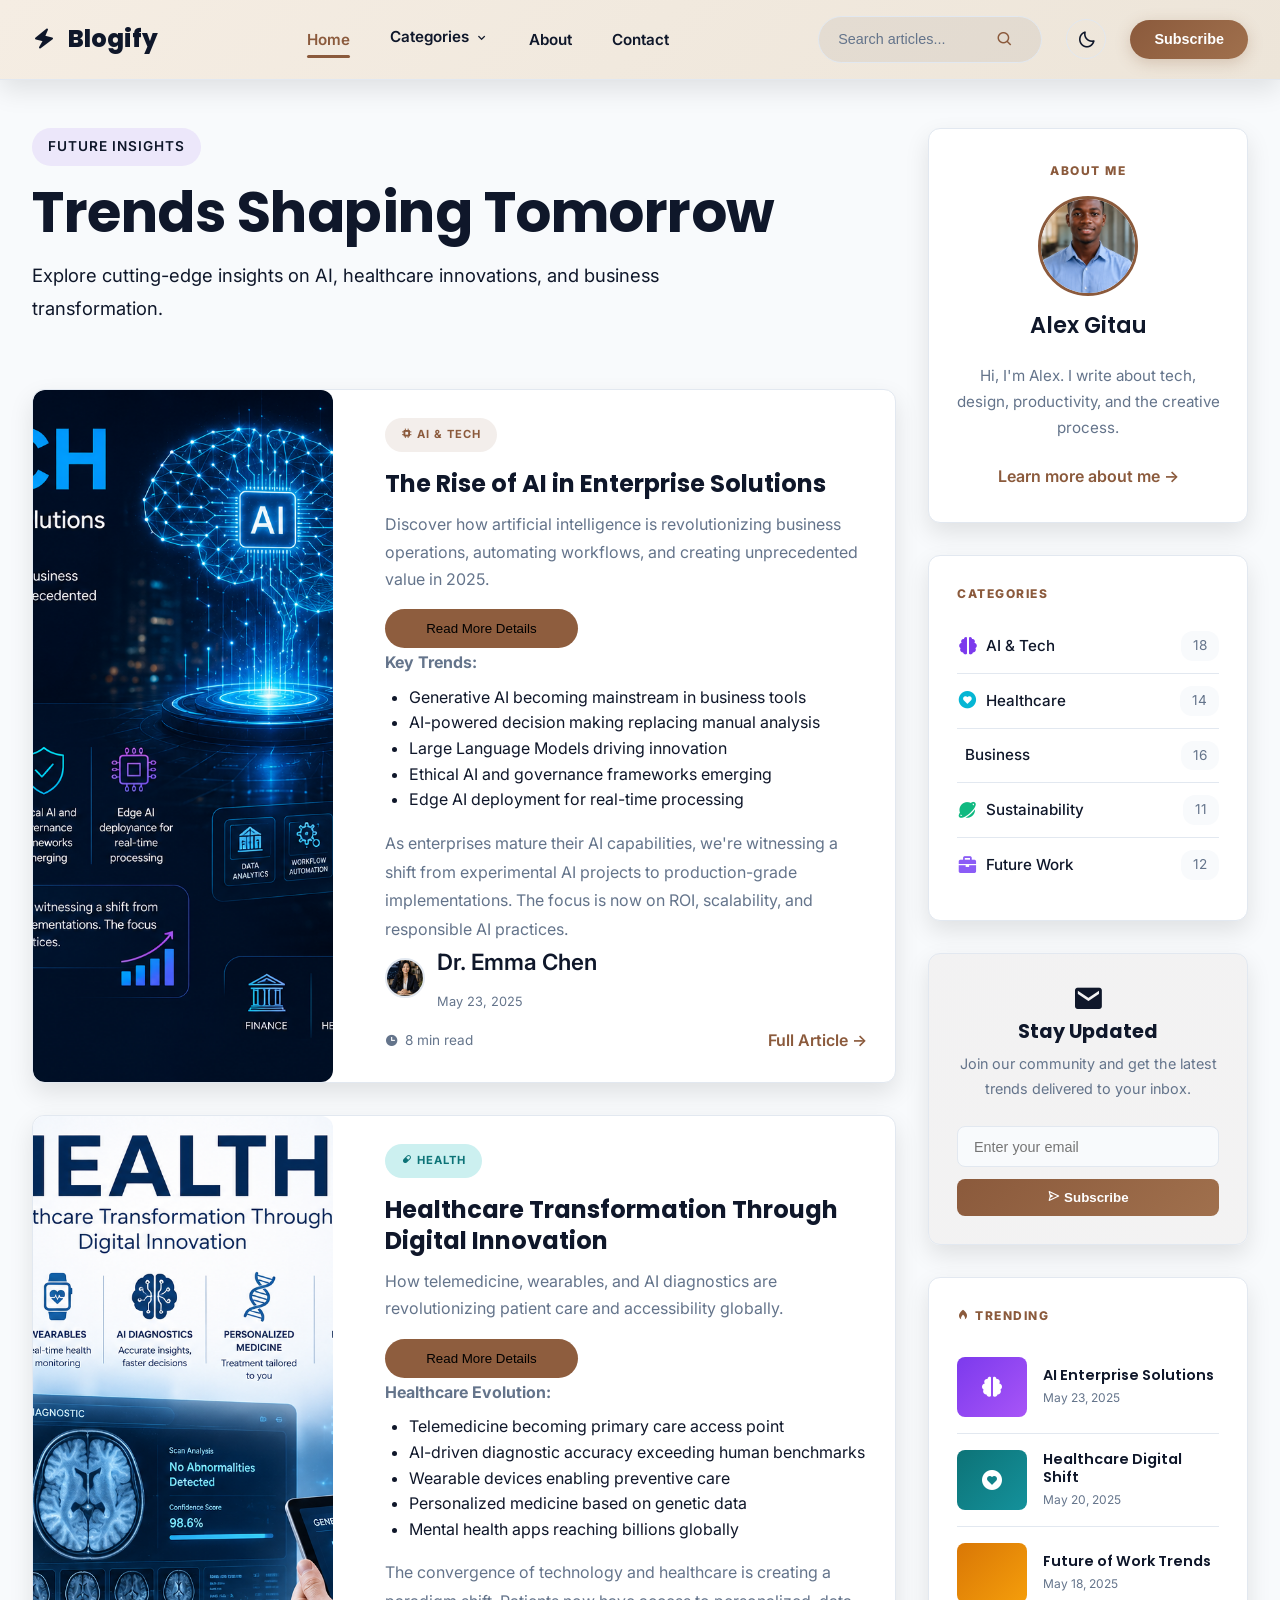
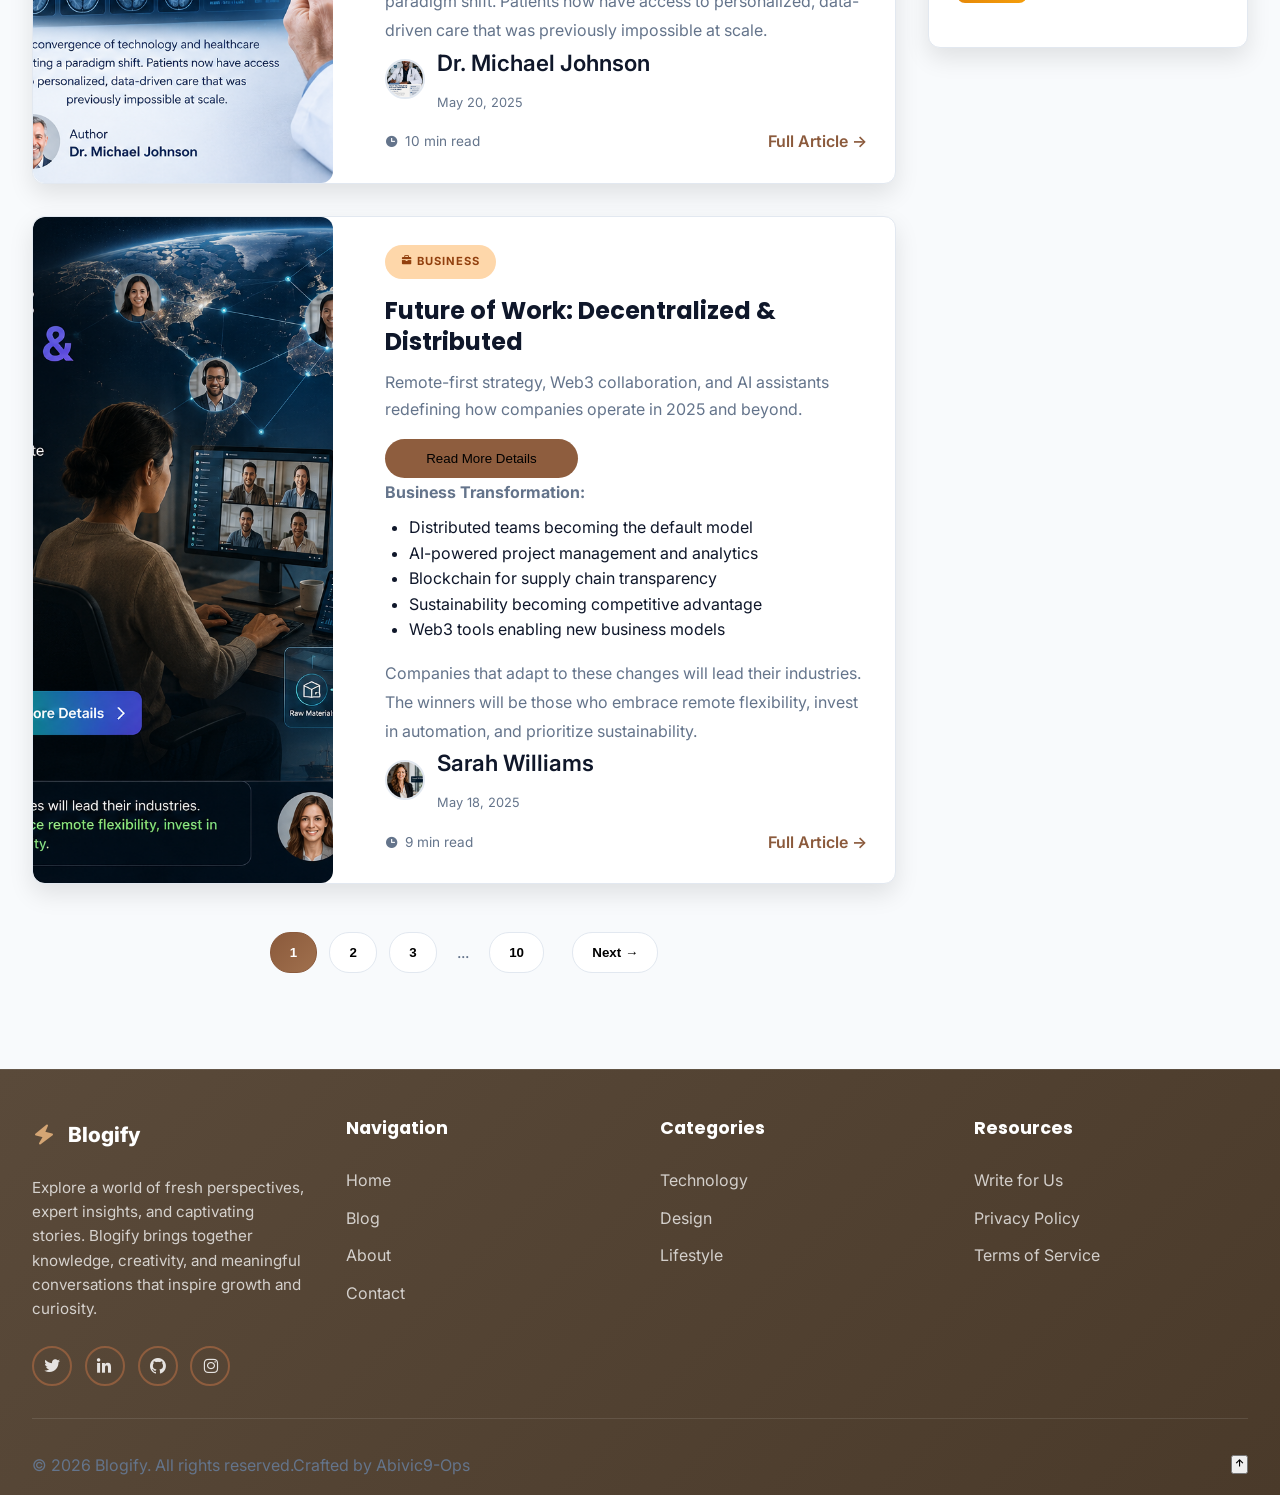
==== commit c3890d50: "Added the images for the home page and tried to style them before the errors in styling" ====
--- a/index.html
+++ b/index.html
@@ -75,7 +75,7 @@
                 <!-- Article Card 1 - AI -->
                 <article class="article-card featured">
                     <div class="article-image">
-                      <img src="ai.webp" alt="" style="">
+                      <img src="assets/images/AI-Tech.png" alt="AI Technology" style="">
                     </div>
                     <div class="article-content">
                         <span class="category-tag technology"><i class='bx bxs-chip'></i> AI & TECH</span>
@@ -96,7 +96,7 @@
                         </div>
                         
                         <div class="article-meta">
-                            <img src="emma.jpg" alt="Author" class="author-avatar">
+                            <img src="assets/images/Dr Emma-Chen-image.png" alt="Author" class="author-avatar">
                             <div class="meta-info">
                                 <span class="author-name">Dr. Emma Chen</span>
                                 <span class="article-date">May 23, 2025</span>
@@ -112,7 +112,7 @@
                 <!-- Article Card 2 - Healthcare -->
                 <article class="article-card featured">
                     <div class="article-image">
-                     <img src="health.webp" alt="">
+                     <img src="assets/images/Health transformation.png" alt="Healthcare Transformation">
                     </div>
                     <div class="article-content">
                         <span class="category-tag design" style="background: #ccf0f0; color: #0d7377;"><i class='bx bxs-capsule'></i> HEALTH</span>
@@ -133,7 +133,7 @@
                         </div>
                         
                         <div class="article-meta">
-                            <img src="" alt="Author" class="author-avatar">
+                            <img src="assets/images/Michael-johnson-image.png" alt="Dr. Michael Johnson" class="author-avatar">
                             <div class="meta-info">
                                 <span class="author-name">Dr. Michael Johnson</span>
                                 <span class="article-date">May 20, 2025</span>
@@ -149,7 +149,7 @@
                 <!-- Article Card 3 - Business -->
                 <article class="article-card featured">
                     <div class="article-image">
-                        <img src="business.webp" alt="">
+                        <img src="assets/images/Business-image.png" alt="Business Transformation">
                     </div>
                     <div class="article-content">
                         <span class="category-tag lifestyle" style="background: #fed7aa; color: #92400e;"><i class='bx bxs-briefcase'></i> BUSINESS</span>
@@ -170,7 +170,7 @@
                         </div>
                         
                         <div class="article-meta">
-                            <img src="" alt="Author" class="author-avatar">
+                            <img src="assets/images/Sarah-Williams image.png" alt="Sarah Williams" class="author-avatar">
                             <div class="meta-info">
                                 <span class="author-name">Sarah Williams</span>
                                 <span class="article-date">May 18, 2025</span>
@@ -201,8 +201,8 @@
             <div class="sidebar-card about-card">
                 <span class="sidebar-label">ABOUT ME</span>
                 <div class="author-section">
-                    <img src="" alt="Author" class="author-profile-image">
-                    <h3 class="author-name">Alex Morgan</h3>
+                    <img src="assets/images/Alex-Gitau image.png" alt="Alex Gitau" class="author-profile-image">
+                    <h3 class="author-name">Alex Gitau</h3>
                 </div>
                 <p class="about-text">Hi, I'm Alex. I write about tech, design, productivity, and the creative process.</p>
                 <a href="about.html" class="learn-more">Learn more about me →</a>
--- a/style.css
+++ b/style.css
@@ -545,20 +545,25 @@
 .article-image {
     flex-shrink: 0;
     width: 300px;
-    height: 250px;
+    min-height: 250px;
+    height: auto;
     overflow: hidden;
     border-radius: 12px;
+    background: var(--bg-secondary);
 }
 
 .article-image img {
+    display: block;
     width: 100%;
     height: 100%;
     object-fit: cover;
+    object-position: center;
     transition: transform 0.4s ease;
+    min-height: 250px;
 }
 
 .article-card:hover .article-image img {
-    transform: scale(1.08);
+    transform: scale(1.05);
 }
 
 .article-content {
@@ -630,9 +635,13 @@
 .author-avatar {
     width: 40px;
     height: 40px;
+    min-width: 40px;
     border-radius: 50%;
     object-fit: cover;
+    object-position: center;
     border: 2px solid var(--border-light);
+    background: var(--bg-secondary);
+    flex-shrink: 0;
 }
 
 .meta-info {
@@ -758,12 +767,16 @@
 .author-profile-image {
     width: 100px;
     height: 100px;
+    min-width: 100px;
     border-radius: 50%;
     object-fit: cover;
+    object-position: center;
     border: 3px solid var(--accent-primary);
     margin: 0 auto 1rem;
     display: block;
     transition: var(--transition-smooth);
+    background: var(--bg-secondary);
+    flex-shrink: 0;
 }
 
 .author-profile-image:hover {
@@ -1537,6 +1550,77 @@
     }
 }
 
+/* ========================================
+   RESPONSIVE: ARTICLE CARDS & IMAGES
+   ======================================== */
+
+/* Tablet: stack article cards vertically */
+@media (max-width: 992px) {
+    .article-card.featured {
+        flex-direction: column;
+    }
+
+    .article-image {
+        width: 100%;
+        min-height: 220px;
+        height: 220px;
+    }
+
+    .article-image img {
+        min-height: 220px;
+    }
+}
+
+/* Mobile: tighten spacing */
+@media (max-width: 768px) {
+    .main-wrapper {
+        flex-direction: column;
+        padding: 1.5rem 1rem;
+    }
+
+    .sidebar {
+        width: 100%;
+    }
+
+    .article-card.featured {
+        flex-direction: column;
+    }
+
+    .article-image {
+        width: 100%;
+        min-height: 200px;
+        height: 200px;
+    }
+
+    .article-image img {
+        min-height: 200px;
+    }
+
+    .article-content {
+        padding: 1.25rem;
+    }
+
+    .article-title {
+        font-size: 1.25rem;
+    }
+}
+
+/* Small mobile: compact images */
+@media (max-width: 480px) {
+    .article-image {
+        min-height: 180px;
+        height: 180px;
+    }
+
+    .article-image img {
+        min-height: 180px;
+    }
+
+    .hero-section {
+        padding: 1.5rem 0;
+    }
+}
+
 
 
 
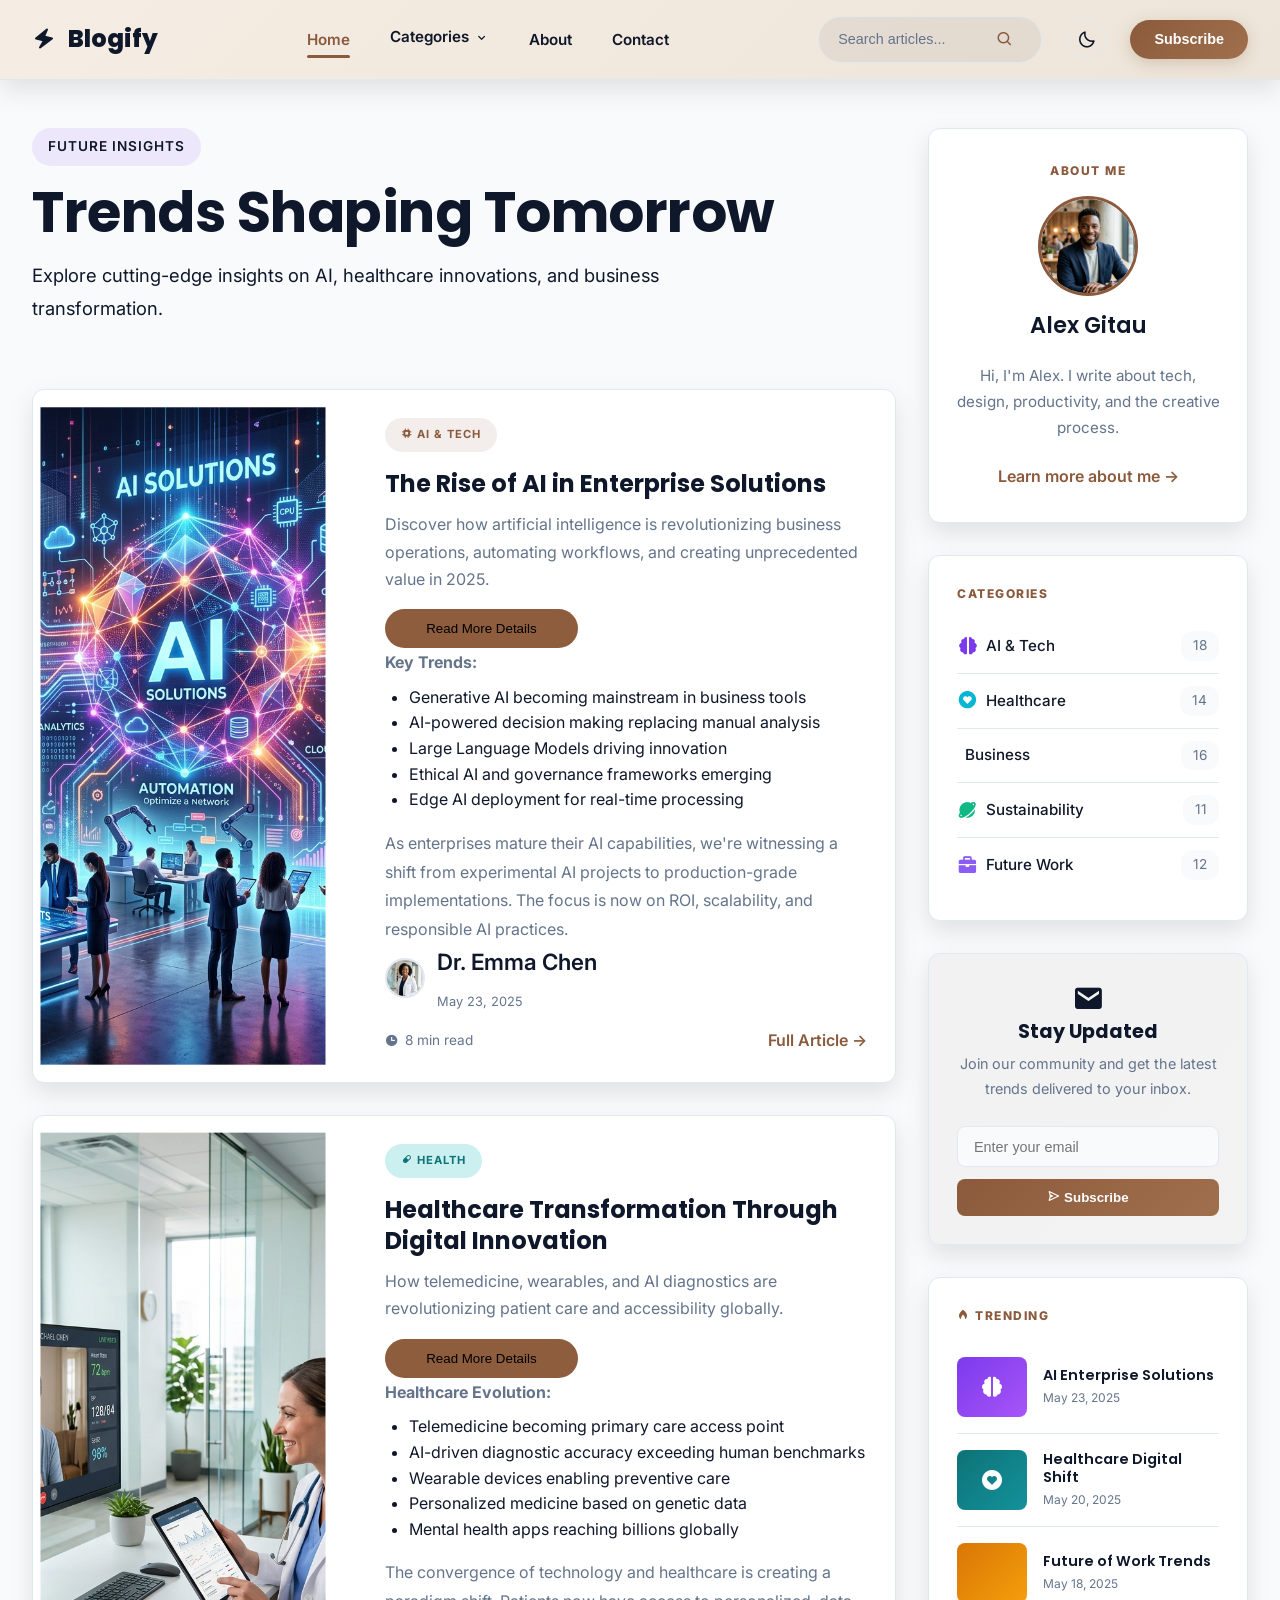
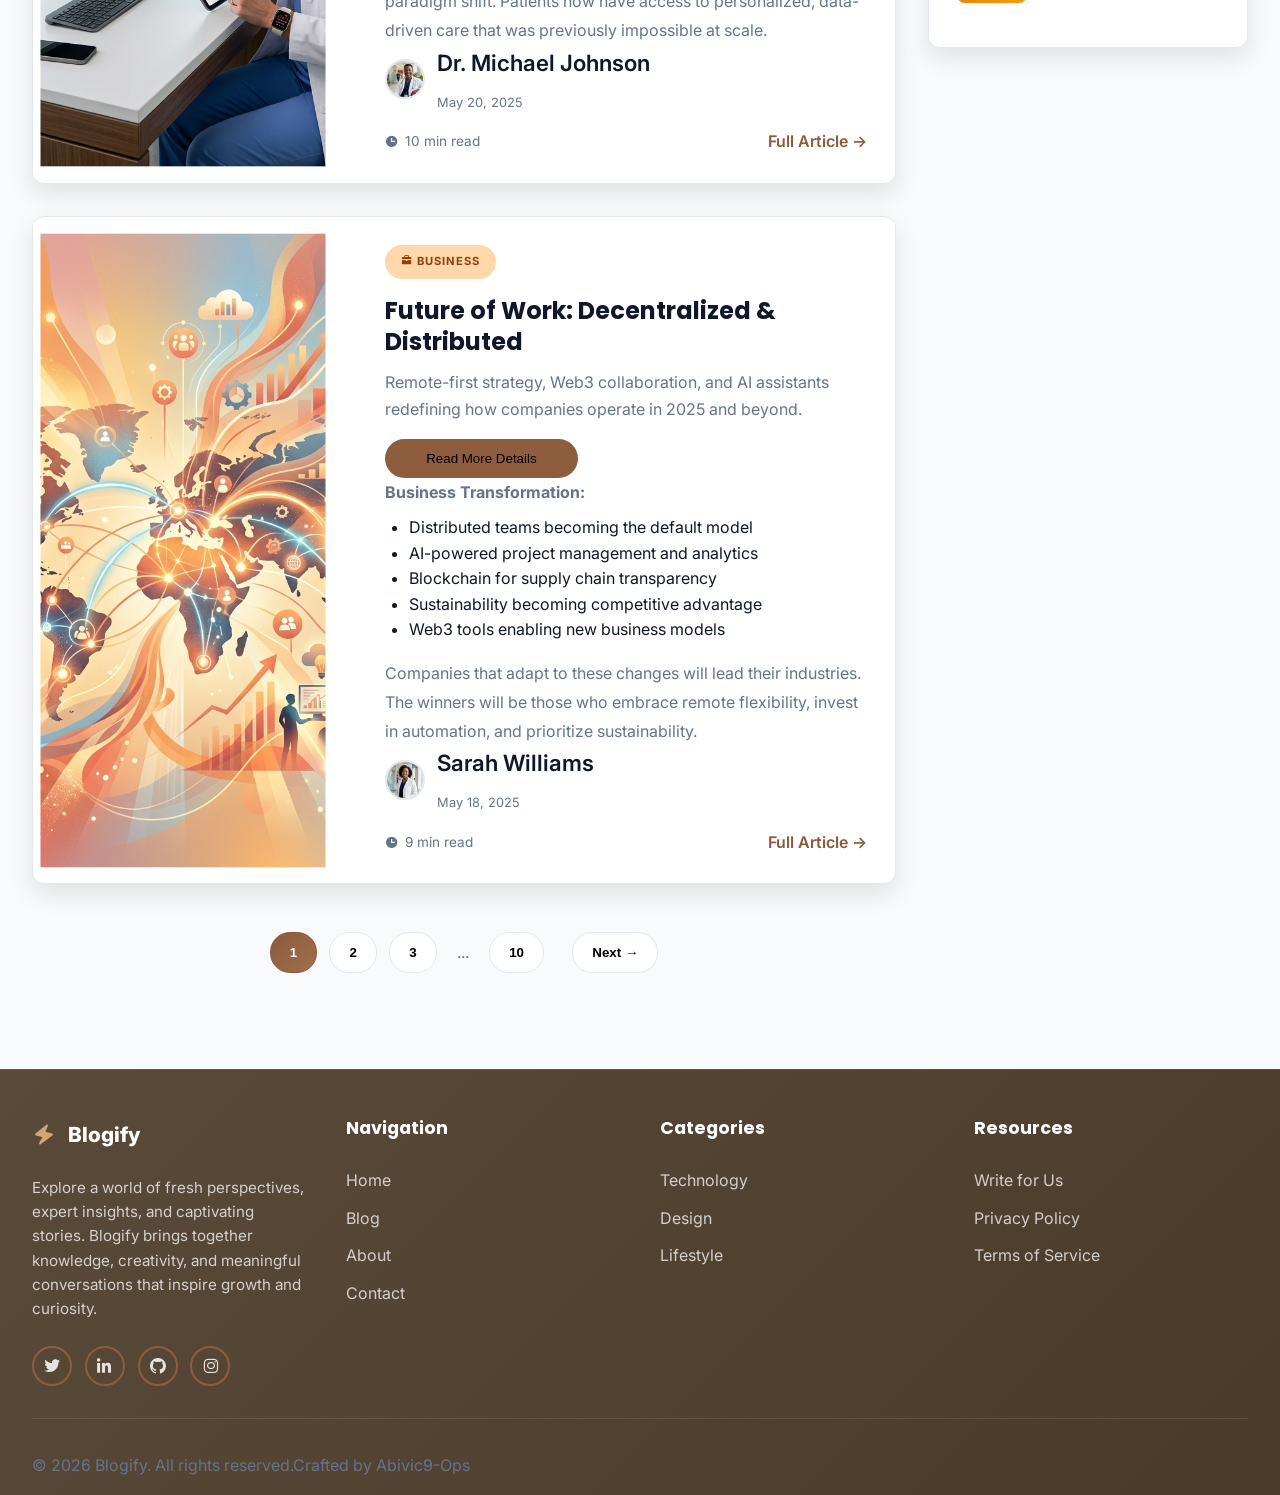
==== commit af41444b: "Udated the imaged and author avatars while adjusting card styling" ====
--- a/index.html
+++ b/index.html
@@ -75,7 +75,7 @@
                 <!-- Article Card 1 - AI -->
                 <article class="article-card featured">
                     <div class="article-image">
-                      <img src="assets/images/AI-Tech.png" alt="AI Technology" style="">
+                      <img src="assets/images/ai_tech_article_1781419046657.png" alt="AI Technology" style="">
                     </div>
                     <div class="article-content">
                         <span class="category-tag technology"><i class='bx bxs-chip'></i> AI & TECH</span>
@@ -96,7 +96,7 @@
                         </div>
                         
                         <div class="article-meta">
-                            <img src="assets/images/Dr Emma-Chen-image.png" alt="Author" class="author-avatar">
+                            <img src="assets/images/dr_emma_chen_1781419076786.png" alt="Author" class="author-avatar">
                             <div class="meta-info">
                                 <span class="author-name">Dr. Emma Chen</span>
                                 <span class="article-date">May 23, 2025</span>
@@ -112,7 +112,7 @@
                 <!-- Article Card 2 - Healthcare -->
                 <article class="article-card featured">
                     <div class="article-image">
-                     <img src="assets/images/Health transformation.png" alt="Healthcare Transformation">
+                     <img src="assets/images/health_tech_article_1781419013570.png" alt="Healthcare Transformation">
                     </div>
                     <div class="article-content">
                         <span class="category-tag design" style="background: #ccf0f0; color: #0d7377;"><i class='bx bxs-capsule'></i> HEALTH</span>
@@ -133,7 +133,7 @@
                         </div>
                         
                         <div class="article-meta">
-                            <img src="assets/images/Michael-johnson-image.png" alt="Dr. Michael Johnson" class="author-avatar">
+                            <img src="assets/images/michael_johnson_1781419089855.png" alt="Dr. Michael Johnson" class="author-avatar">
                             <div class="meta-info">
                                 <span class="author-name">Dr. Michael Johnson</span>
                                 <span class="article-date">May 20, 2025</span>
@@ -149,7 +149,7 @@
                 <!-- Article Card 3 - Business -->
                 <article class="article-card featured">
                     <div class="article-image">
-                        <img src="assets/images/Business-image.png" alt="Business Transformation">
+                        <img src="assets/images/business_future_article_1781419026025.png" alt="Business Transformation">
                     </div>
                     <div class="article-content">
                         <span class="category-tag lifestyle" style="background: #fed7aa; color: #92400e;"><i class='bx bxs-briefcase'></i> BUSINESS</span>
@@ -170,7 +170,7 @@
                         </div>
                         
                         <div class="article-meta">
-                            <img src="assets/images/Sarah-Williams image.png" alt="Sarah Williams" class="author-avatar">
+                            <img src="assets/images/dr_emma_chen_1781419076786.png" alt="Sarah Williams" class="author-avatar">
                             <div class="meta-info">
                                 <span class="author-name">Sarah Williams</span>
                                 <span class="article-date">May 18, 2025</span>
@@ -201,7 +201,7 @@
             <div class="sidebar-card about-card">
                 <span class="sidebar-label">ABOUT ME</span>
                 <div class="author-section">
-                    <img src="assets/images/Alex-Gitau image.png" alt="Alex Gitau" class="author-profile-image">
+                    <img src="assets/images/alex_gitau_1781419058835.png" alt="Alex Gitau" class="author-profile-image">
                     <h3 class="author-name">Alex Gitau</h3>
                 </div>
                 <p class="about-text">Hi, I'm Alex. I write about tech, design, productivity, and the creative process.</p>
--- a/style.css
+++ b/style.css
@@ -545,25 +545,27 @@
 .article-image {
     flex-shrink: 0;
     width: 300px;
-    min-height: 250px;
-    height: auto;
-    overflow: hidden;
+    /* max-height: 250px; */
+    /* height: auto; */
+    /* overflow: hidden; */
     border-radius: 12px;
+            transform: scale(0.95);
     background: var(--bg-secondary);
 }
 
 .article-image img {
-    display: block;
+    /* display: block; */
     width: 100%;
     height: 100%;
     object-fit: cover;
     object-position: center;
     transition: transform 0.4s ease;
-    min-height: 250px;
+    /* min-height: 250px; */
+
 }
 
 .article-card:hover .article-image img {
-    transform: scale(1.05);
+    /* transform: scale(1.05); */
 }
 
 .article-content {
